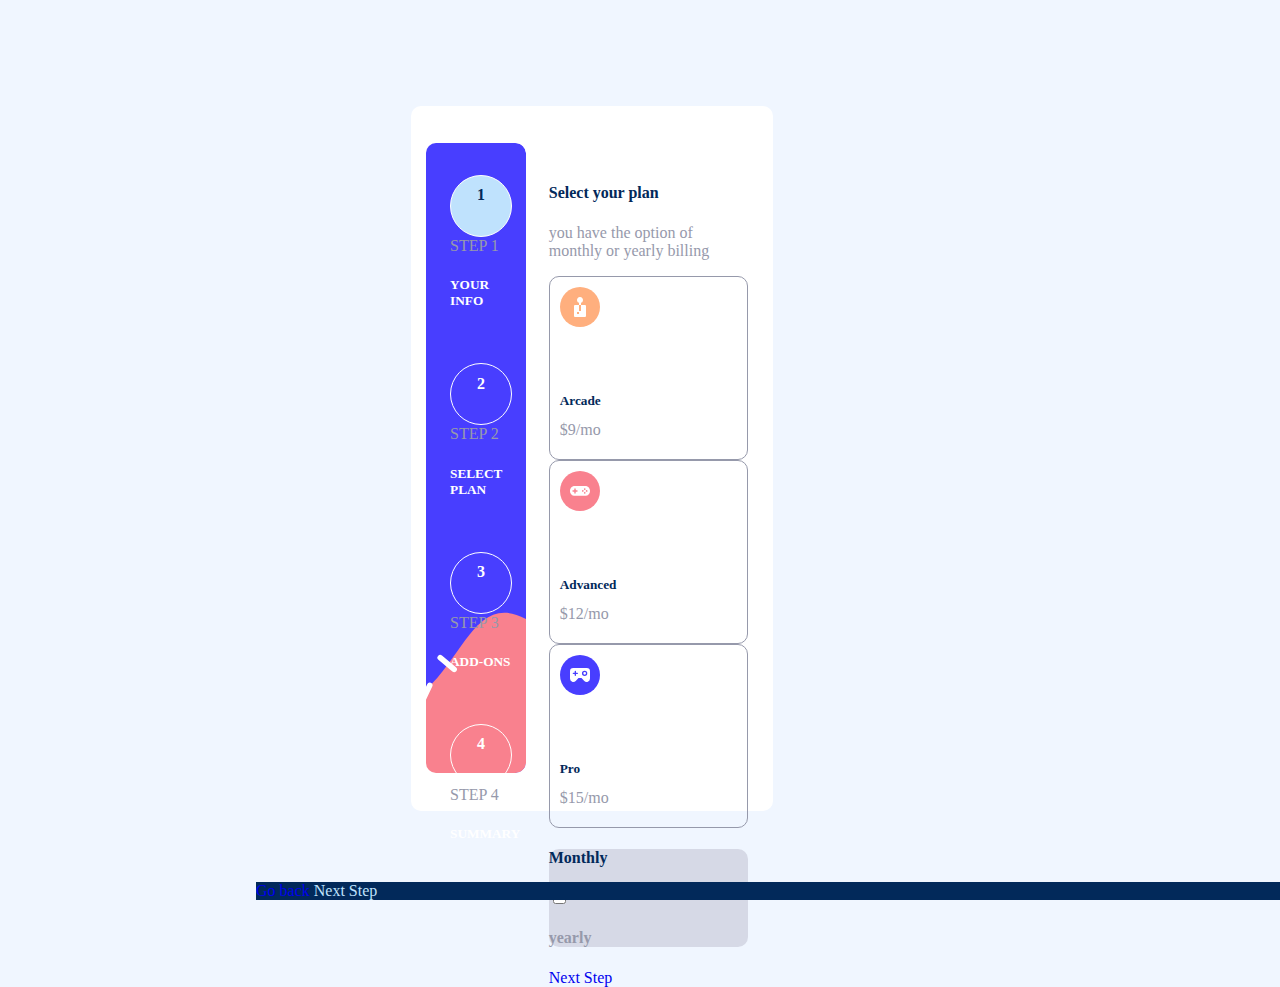
==== step2.html @ d65cb4b7 "first commit" ====
<!DOCTYPE html>
<html lang="en">
<head>
    <meta charset="UTF-8">
    <meta name="viewport" content="width=device-width, initial-scale=1.0">
    <title>Document</title>
    <link href="https://cdn.jsdelivr.net/npm/bootstrap@5.3.2/dist/css/bootstrap.min.css" rel="stylesheet" integrity="sha384-T3c6CoIi6uLrA9TneNEoa7RxnatzjcDSCmG1MXxSR1GAsXEV/Dwwykc2MPK8M2HN" crossorigin="anonymous">
    <link rel="stylesheet" href="./css/step2.css">
</head>
<bod>
    <div class="main-container shadow-lg">
        <main class="">
          <div class="nav-btn d-md-flex justify-content-evenly align-items-center w-md-100">
            <div class="one">
              <h4>1</h4>
            </div>
            <div class="nav-content w-75 d-none d-lg-block">
              <span>STEP 1</span>
              <h5>YOUR INFO</h5>
            </div>
          </div>
      
          <div class="nav-btn w-md-100 d-md-flex justify-content-evenly align-items-center">
            <div class="two ms-3 ms-lg-0">
              <h4>2</h4>
            </div>
            <div class="nav-content w-75 d-none d-lg-block">
              <span>STEP 2</span>
              <h5>SELECT PLAN</h5>
            </div>
          </div>
      
          <div class="nav-btn w-md-100 d-md-flex justify-content-evenly align-items-center">
            <div class="three mx-3 mx-lg-0">
              <h4>3</h4>
            </div>
            <div class="nav-content w-75 d-none d-lg-block">
              <span>STEP 3</span>
              <h5>ADD-ONS</h5>
            </div>
          </div>
      
          <div class="nav-btn w-md-100 d-md-flex justify-content-evenly align-items-center">
            <div class="four">
              <h4>4</h4>
            </div>
            <div class="nav-content w-75 d-none d-lg-block">
              <span>STEP 4</span>
              <h5>SUMMARY</h5>
            </div>
          </div>
        </main>
      
        <section class="col-10 offset-1 offset-lg-0 p-3">
          <div class="top mb-3">
            <h4> Select your plan</h4>
            <p>you have the option of monthly or yearly billing</p>
          </div>
          
            <!-- form 1 -->
          <div class=" row gap-2 gap-md-3 justify-content-between">
            
            <div class="box  col-12 col-md-3  ">
                <div class="box-icon">
                    <img src="./assets/images/icon-arcade.svg" alt="">
                </div>
                <div class="box-content ms-4 ms-md-0">
                    <h5>Arcade</h5>
                    <p>$9/mo</p>
                </div>
            </div>
            <div class="box col-12 col-md-3 ">
                <div class="box-icon ">
                    <img src="./assets/images/icon-advanced.svg" alt="">
                </div>
                <div class="box-content ms-4  ms-md-0">
                    <h5>Advanced</h5>
                    <p>$12/mo</p>
                </div>
            </div>
            <div class="box col-12 col-md-3">
                <div class="box-icon">
                    <img src="./assets/images/icon-pro.svg" alt="">
                </div>
                <div class="box-content ms-4 ms-md-0">
                    <h5>Pro</h5>
                    <p>$15/mo</p>
                </div>
            </div>
            
            <div class="yoo  d-flex justify-content-evenly  align-items-center col-12">
                <div class="hey">
                    <h4>Monthly</h4>
                </div>
                <div class="form-check form-switch">
                    <input class="form-check-input" type="checkbox" role="switch" id="flexSwitchCheckDefault">
                    <label class="form-check-label" for="flexSwitchCheckDefault"></label>
                  </div>
                <div class="">
                    <h4>yearly</h4>
                </div>
            </div>
        </div>
          <div class="btn-container d-none d-md-flex justify-content-between">
            <!-- <a class="btn btn-lg mb-3" href="./step2.html">Next Step</a> -->
            <a class="btn btn-lg mb-3" href="./step2.html">Next Step</a>
          </div>
        </section>
      </div>
      
    
      <div class="next-btn container py-3 d-md-none d-flex justify-content-between align-items-center">
        <a class=" btn-lg mb-3  " href="./index.html">Go back</a>
        <a class="btn btn-lg mb-3" href="./step3.html">Next Step</a>
      </div>
</body>
</html>
---- css/step2.css ----
@import url('https://fonts.googleapis.com/css2?family=Ubuntu:wght@400;500;700&display=swap');


:root{
    --Marineblue:  hsl(213, 96%, 18%);
    --Purplishblue: hsl(243, 100%, 62%);
    --Pastelblue: hsl(228, 100%, 84%);
    --Lightblue: hsl(206, 94%, 87%);
    --Strawberryred: hsl(354, 84%, 57%);
    --Coolgray: hsl(231, 11%, 63%);
    --Lightgray: hsl(229, 24%, 87%);
    --Magnolia: hsl(217, 100%, 97%);
    --Alabaster: hsl(231, 100%, 99%);
    --White: hsl(0, 0%, 100%);
    --para: 16px
    --family: "ubuntu", "Sans-Serif";
    --fw-semi: 400;
    --fw-bold: 500;
    --fw-xbold: 700;
}

body {
    background-color: var(--Magnolia);
  }
  a, button,li,a:active, a:focus{
    border: none;
    list-style: none;
    text-decoration: none;
    box-shadow: none;
  }
  
  main {
    background-image: url("../assets/images/bg-sidebar-mobile.svg");
    background-size: cover;
    display: flex;
    justify-content: center;
    height: 30vh;
    position: relative;
  }
  /* main div{
      width: 50px;
      height: 50px;
      padding: 10px;
      border-radius: 50%;
      margin-top: 2rem;
      border: 1px solid var(--White);
  } */
  .one,
  .two,
  .three,
  .four {
    display: flex;
    justify-content: center;
    align-items: center;
    color: var(--White);
    width: 50px;
    height: 50px;
    padding: 10px;
    border-radius: 50%;
    margin-top: 2rem;
    border: 1px solid var(--White);
  }
  .one {
    background-color: var(--Lightblue);
    color: var(--Marineblue);
  }
  
  .nav-btn :nth-child(1):hover {
    background-color: var(--Lightblue);
    color: var(--Marineblue);
  }
  
  section {
    width: 200px;
    position: absolute;
    top: 20%;
    background-color: var(--Alabaster);
    padding: 10px;
    border-radius: 10px;
  }
  .box{
    height: 10vh;
    display: flex;
    align-items: center;
    padding: 10px;
    border: 1px solid var(--Coolgray);
    border-radius: 10px;
  } 
  .box:hover{
    border: 1px solid var(--Marineblue);
  }
  .box-content{
    line-height: 6px;
  }
  .box-content h5{
    color: var(--Marineblue);
  }
  .box-content p{
    color: var(--Coolgray);
  }
  .box .yoo{
    height: 8vh;
    width: 10px;
  }
  .yoo{
    background-color: var(--Lightgray);
    border: none;
    border-radius: 10px;
  }
  .yoo .hey{
    color: var(--Marineblue);
  }
  .yoo div{
    color: var(--Coolgray);
  }
  .form-check input{
    background-color: var(--Marineblue) !important;
  }
  .form-check, .form-check-input, .form-check label{
    box-shadow: none !important;
    border: none !important;
  }
  

  
 
  .top h4,
  label {
    color: var(--Marineblue);
  }
  p {
    color: var(--Coolgray);
  }

  .next-btn {
    width: 100%;
    position: absolute;
    bottom: 0;
    background-color: var(--White);
  }
  .next-btn .btn {
    /* right: -60%; */
    position: relative;
    background-color: var(--Marineblue);
    color: var(--Lightblue);
  }

  
  /* madia query */
  
  @media (min-width: 600px) {
    body {
      width: 100%;
      display: flex;
      justify-content: center;
      align-items: center;
      height: 100vh;
    }
    .main-container {
      width: 70%;
      display: flex;
      justify-content: space-between;
      align-items: center;
      height: 75vh;
      background-color: var(--White);
      padding: 15px;
      border-radius: 10px;
    }
    main {
      width: 30% !important;
      height: 70vh;
      flex-direction: column;
      justify-content: flex-start;
      background-image: url("../assets/images/bg-sidebar-desktop.svg");
      background-size: cover;
      background-position: 100%;
      border-radius: 10px;
    }
    section {
      width: 60% !important;
      height: 70vh;
      margin-top: 2.5rem;
    }
    main,
    section {
      position: static;
      background-color: var(--White);
    }
  
    .nav-btn :nth-child(1) {
      margin-top: 0;
    }
  
    .one,
    .two,
    .three,
    .four {
      width: 40px;
      height: 40px;
      display: flex;
      justify-content: center;
      align-items: center;
    }
    .nav-btn {
      margin-top: 2rem;
      margin-left: 1.5rem;
    }
  
    .nav-content span {
      color: var(--Coolgray);
    }
    .nav-content h5 {
      color: var(--White);
    }
    .next-btn{
        position: absolute;
        left: 20%;
        background-color: var(--Marineblue);
    }
    .box{
        flex-direction: column;
        align-items: flex-start;
        justify-content: space-between;
        height: 18vh ;
        padding: 10px 10px 10px 10px;
    }
    .box-content h4{
        font-size: 1rem;
    }
  }
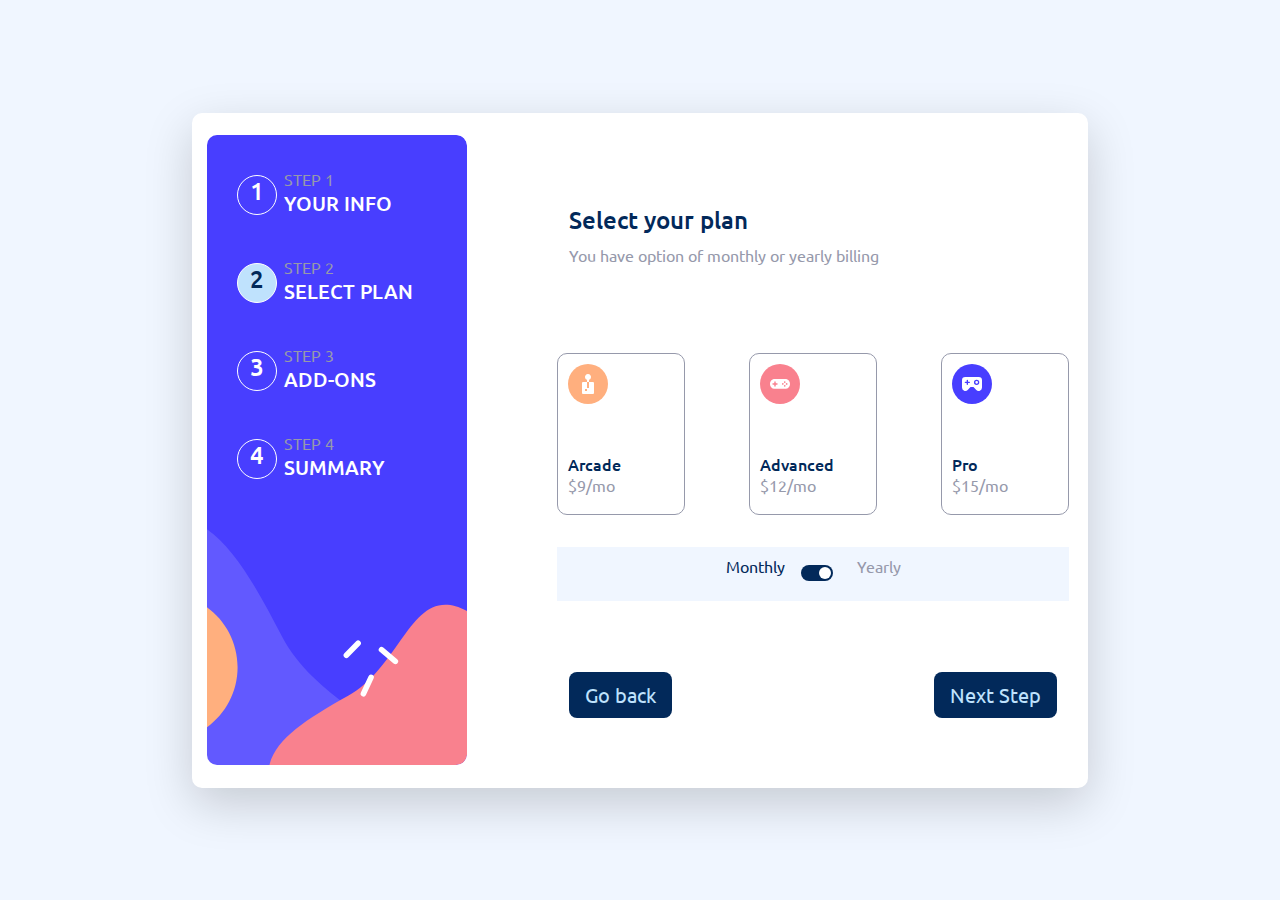
==== commit 0d0322c9: "commit" ====
--- a/step2.html
+++ b/step2.html
@@ -1,117 +1,142 @@
 <!DOCTYPE html>
 <html lang="en">
-<head>
-    <meta charset="UTF-8">
-    <meta name="viewport" content="width=device-width, initial-scale=1.0">
-    <title>Document</title>
-    <link href="https://cdn.jsdelivr.net/npm/bootstrap@5.3.2/dist/css/bootstrap.min.css" rel="stylesheet" integrity="sha384-T3c6CoIi6uLrA9TneNEoa7RxnatzjcDSCmG1MXxSR1GAsXEV/Dwwykc2MPK8M2HN" crossorigin="anonymous">
-    <link rel="stylesheet" href="./css/step2.css">
-</head>
-<bod>
+  <head>
+    <meta charset="UTF-8" />
+    <meta name="viewport" content="width=device-width, initial-scale=1.0" />
+    <!-- displays site properly based on user's device -->
+
+    <link
+      rel="icon"
+      type="image/png"
+      sizes="32x32"
+      href="./assets/images/favicon-32x32.png"
+    />
+
+    <title>Step 2</title>
+
+    <!-- bootstrap css  -->
+    <link
+      rel="stylesheet"
+      href="https://cdn.jsdelivr.net/npm/bootstrap@5.3.2/dist/css/bootstrap.min.css"
+    />
+
+    <!-- css link -->
+    <link rel="stylesheet" href="./css/step2.css" />
+  </head>
+  <body class="">
     <div class="main-container shadow-lg">
-        <main class="">
-          <div class="nav-btn d-md-flex justify-content-evenly align-items-center w-md-100">
-            <div class="one">
-              <h4>1</h4>
+      <main class="">
+        <div
+          class="nav-btn d-md-flex justify-content-evenly align-items-center w-md-100"
+        >
+          <div class="one">
+            <h4>1</h4>
+          </div>
+          <div class="nav-content w-75 d-none d-lg-block">
+            <span>STEP 1</span>
+            <h5>YOUR INFO</h5>
+          </div>
+        </div>
+
+        <div
+          class="nav-btn w-md-100 d-md-flex justify-content-evenly align-items-center"
+        >
+          <div class="two ms-3 ms-lg-0">
+            <h4>2</h4>
+          </div>
+          <div class="nav-content w-75 d-none d-lg-block">
+            <span>STEP 2</span>
+            <h5>SELECT PLAN</h5>
+          </div>
+        </div>
+
+        <div
+          class="nav-btn w-md-100 d-md-flex justify-content-evenly align-items-center"
+        >
+          <div class="three mx-3 mx-lg-0">
+            <h4>3</h4>
+          </div>
+          <div class="nav-content w-75 d-none d-lg-block">
+            <span>STEP 3</span>
+            <h5>ADD-ONS</h5>
+          </div>
+        </div>
+
+        <div
+          class="nav-btn w-md-100 d-md-flex justify-content-evenly align-items-center"
+        >
+          <div class="four">
+            <h4>4</h4>
+          </div>
+          <div class="nav-content w-75 d-none d-lg-block">
+            <span>STEP 4</span>
+            <h5>SUMMARY</h5>
+          </div>
+        </div>
+      </main>
+
+      <section class="main-section col-10 offset-1 offset-lg-0 p-3">
+        <div class="top mb-3 mb-md-0">
+          <h4>Select your plan</h4>
+          <p>You have option of monthly or yearly billing</p>
+        </div>
+
+        <!-- form -->
+        <div class="row gap-3 gap-md-3 justify-content-md-between">
+          <div class="box col-12 col-md-3">
+            <div class="box-icon">
+              <img src="./assets/images/icon-arcade.svg" alt="">
             </div>
-            <div class="nav-content w-75 d-none d-lg-block">
-              <span>STEP 1</span>
-              <h5>YOUR INFO</h5>
+            <div class="box-content ms-4 ms-md-0">
+              <h4>Arcade</h4>
+              <p>$9/mo</p>
             </div>
           </div>
-      
-          <div class="nav-btn w-md-100 d-md-flex justify-content-evenly align-items-center">
-            <div class="two ms-3 ms-lg-0">
-              <h4>2</h4>
+
+          <div class="box col-12 col-md-3">
+            <div class="box-icon">
+              <img src="./assets/images/icon-advanced.svg" alt="">
             </div>
-            <div class="nav-content w-75 d-none d-lg-block">
-              <span>STEP 2</span>
-              <h5>SELECT PLAN</h5>
+            <div class="box-content ms-4 ms-md-0">
+              <h4>Advanced</h4>
+              <p>$12/mo</p>
             </div>
           </div>
-      
-          <div class="nav-btn w-md-100 d-md-flex justify-content-evenly align-items-center">
-            <div class="three mx-3 mx-lg-0">
-              <h4>3</h4>
+          <div class="box col-12 col-md-3">
+            <div class="box-icon">
+              <img src="./assets/images/icon-pro.svg" alt="">
             </div>
-            <div class="nav-content w-75 d-none d-lg-block">
-              <span>STEP 3</span>
-              <h5>ADD-ONS</h5>
+            <div class="box-content ms-4 ms-md-0">
+              <h4>Pro</h4>
+              <p>$15/mo</p>
             </div>
           </div>
-      
-          <div class="nav-btn w-md-100 d-md-flex justify-content-evenly align-items-center">
-            <div class="four">
-              <h4>4</h4>
+          <div class=" lbox col-12">
+            <p>Monthly</p>
+            <div class="form-check form-switch mx-3">
+              <input class="form-check-input" type="checkbox" role="switch" id="flexSwitchCheckChecked" checked>
+              <label class="form-check-label" for="flexSwitchCheckChecked"></label>
             </div>
-            <div class="nav-content w-75 d-none d-lg-block">
-              <span>STEP 4</span>
-              <h5>SUMMARY</h5>
-            </div>
+            <p>Yearly</p>
+
           </div>
-        </main>
-      
-        <section class="col-10 offset-1 offset-lg-0 p-3">
-          <div class="top mb-3">
-            <h4> Select your plan</h4>
-            <p>you have the option of monthly or yearly billing</p>
-          </div>
-          
-            <!-- form 1 -->
-          <div class=" row gap-2 gap-md-3 justify-content-between">
-            
-            <div class="box  col-12 col-md-3  ">
-                <div class="box-icon">
-                    <img src="./assets/images/icon-arcade.svg" alt="">
-                </div>
-                <div class="box-content ms-4 ms-md-0">
-                    <h5>Arcade</h5>
-                    <p>$9/mo</p>
-                </div>
-            </div>
-            <div class="box col-12 col-md-3 ">
-                <div class="box-icon ">
-                    <img src="./assets/images/icon-advanced.svg" alt="">
-                </div>
-                <div class="box-content ms-4  ms-md-0">
-                    <h5>Advanced</h5>
-                    <p>$12/mo</p>
-                </div>
-            </div>
-            <div class="box col-12 col-md-3">
-                <div class="box-icon">
-                    <img src="./assets/images/icon-pro.svg" alt="">
-                </div>
-                <div class="box-content ms-4 ms-md-0">
-                    <h5>Pro</h5>
-                    <p>$15/mo</p>
-                </div>
-            </div>
-            
-            <div class="yoo  d-flex justify-content-evenly  align-items-center col-12">
-                <div class="hey">
-                    <h4>Monthly</h4>
-                </div>
-                <div class="form-check form-switch">
-                    <input class="form-check-input" type="checkbox" role="switch" id="flexSwitchCheckDefault">
-                    <label class="form-check-label" for="flexSwitchCheckDefault"></label>
-                  </div>
-                <div class="">
-                    <h4>yearly</h4>
-                </div>
-            </div>
         </div>
-          <div class="btn-container d-none d-md-flex justify-content-between">
-            <!-- <a class="btn btn-lg mb-3" href="./step2.html">Next Step</a> -->
-            <a class="btn btn-lg mb-3" href="./step2.html">Next Step</a>
-          </div>
-        </section>
-      </div>
-      
-    
-      <div class="next-btn container py-3 d-md-none d-flex justify-content-between align-items-center">
-        <a class=" btn-lg mb-3  " href="./index.html">Go back</a>
-        <a class="btn btn-lg mb-3" href="./step3.html">Next Step</a>
-      </div>
-</body>
+
+        <!-- md, lg button -->
+        <div class="btn-container d-none d-md-flex justify-content-between">
+          <a class="btn btn-lg mb-3" href="./index.html">Go back</a>
+          <a class="btn btn-lg mb-3" href="./step2.html">Next Step</a>
+        </div>
+      </section>
+    </div>
+
+
+    <!-- mobile button -->
+    <div
+      class="next-btn container py-3 d-md-none d-flex justify-content-between"
+    >
+      <a class="btn btn-lg mb-3" href="./index.html">Go Back</a>
+      <a class="btn btn-lg mb-3" href="./step3.html">Next Step</a>
+    </div>
+  </body>
 </html>--- a/css/step2.css
+++ b/css/step2.css
@@ -1,232 +1,235 @@
-@import url('https://fonts.googleapis.com/css2?family=Ubuntu:wght@400;500;700&display=swap');
-
-
-:root{
-    --Marineblue:  hsl(213, 96%, 18%);
-    --Purplishblue: hsl(243, 100%, 62%);
-    --Pastelblue: hsl(228, 100%, 84%);
-    --Lightblue: hsl(206, 94%, 87%);
-    --Strawberryred: hsl(354, 84%, 57%);
-    --Coolgray: hsl(231, 11%, 63%);
-    --Lightgray: hsl(229, 24%, 87%);
-    --Magnolia: hsl(217, 100%, 97%);
-    --Alabaster: hsl(231, 100%, 99%);
-    --White: hsl(0, 0%, 100%);
-    --para: 16px
-    --family: "ubuntu", "Sans-Serif";
-    --fw-semi: 400;
-    --fw-bold: 500;
-    --fw-xbold: 700;
-}
-
+@import url("https://fonts.googleapis.com/css2?family=Ubuntu:wght@400;500;700&display=swap");
+
+:root {
+  --Marineblue: hsl(213, 96%, 18%);
+  --Purplishblue: hsl(243, 100%, 62%);
+  --Pastelblue: hsl(228, 100%, 84%);
+  --Lightblue: hsl(206, 94%, 87%);
+  --Strawberryred: hsl(354, 84%, 57%);
+  --Coolgray: hsl(231, 11%, 63%);
+  --Lightgray: hsl(229, 24%, 87%);
+  --Magnolia: hsl(217, 100%, 97%);
+  --Alabaster: hsl(231, 100%, 99%);
+  --White: hsl(0, 0%, 100%);
+  --para: 1rem;
+  --family: "Ubuntu", "Sans-Serif";
+  --fw-semi: 400;
+  --fw-bold: 500;
+  --fw-xbold: 700;
+}
+a, button, li, a:active, a:focus{
+  border: none;
+  list-style: none;
+  text-decoration: none;
+  box-shadow: none;
+}
 body {
-    background-color: var(--Magnolia);
-  }
-  a, button,li,a:active, a:focus{
-    border: none;
-    list-style: none;
-    text-decoration: none;
-    box-shadow: none;
-  }
-  
-  main {
-    background-image: url("../assets/images/bg-sidebar-mobile.svg");
-    background-size: cover;
+  background-color: var(--Magnolia);
+  font-family: var(--family);
+}
+
+main {
+  background-image: url("../assets/images/bg-sidebar-mobile.svg");
+  background-size: cover;
+  display: flex;
+  justify-content: center;
+  height: 30vh;
+  position: relative;
+}
+/* .main-container{
+  height: 75vh;
+} */
+.one,
+.two,
+.three,
+.four {
+  display: flex;
+  justify-content: center;
+  align-items: center;
+  color: var(--White);
+  width: 50px;
+  height: 50px;
+  padding: 10px;
+  border-radius: 50%;
+  margin-top: 2rem;
+  border: 1px solid var(--White);
+}
+.two {
+  background-color: var(--Lightblue);
+  color: var(--Marineblue);
+}
+
+.nav-btn :nth-child(1):hover {
+  background-color: var(--Lightblue);
+  color: var(--Marineblue);
+}
+
+section {
+  width: 200px;
+  position: absolute;
+  top: 20%;
+  background-color: var(--Alabaster);
+  padding: 10px;
+  border-radius: 10px;
+}
+
+.box{
+  height: 10vh;
+  display: flex;
+  align-items: center;
+  border-radius: 10px;
+  border: 1px solid var(--Coolgray);
+}
+.box:hover{
+  border: 1px solid var(--Marineblue);
+}
+.box-content{
+  line-height: 6px;
+}
+.box-content h4, .lbox :nth-child(1){
+  color: var(--Marineblue);
+}
+.box-content p{
+  color: var(--Coolgray);
+}
+.lbox, .lbox:hover{
+  height: 6vh;
+  border: none;
+  background-color: var(--Magnolia);
+  display: flex;
+  align-items: center;
+  justify-content: center;
+  margin-top: 1rem;
+}
+.form-check-input{
+  background-color: var(--Marineblue) !important;
+}
+.form-check, .form-check-input, .form-check label{
+  box-shadow: none !important;
+  border: none !important;
+}
+
+.top h4 {
+  color: var(--Marineblue);
+}
+p {
+  color: var(--Coolgray);
+}
+
+.next-btn {
+  width: 100%;
+  position: absolute;
+  bottom: 0;
+  background-color: var(--White);
+}
+.next-btn .btn {
+  position: relative;
+  background-color: var(--Marineblue);
+  color: var(--Lightblue);
+}
+.next-btn :nth-child(1){
+  background-color: var(--White) !important;
+  color: var(--Marineblue);
+}
+
+
+.btn-container a{
+  background-color: var(--Marineblue);
+  color: var(--Lightblue);
+  border: none;
+  text-decoration: none;
+}
+.btn-container a:hover{
+  background-color: var(--Marineblue);
+  color: var(--Lightblue);
+  opacity: .9;
+}
+/* madia query */
+
+@media (min-width: 768px) and (max-width: 900px){
+  section{
+    margin-top: 2rem;
+  }
+} 
+
+@media (min-width: 900px) {
+  body {
+    width: 100%;
     display: flex;
     justify-content: center;
-    height: 30vh;
-    position: relative;
-  }
-  /* main div{
-      width: 50px;
-      height: 50px;
-      padding: 10px;
-      border-radius: 50%;
-      margin-top: 2rem;
-      border: 1px solid var(--White);
-  } */
+    align-items: center;
+    height: 100vh;
+  }
+  .main-container {
+    width: 70%;
+    display: flex;
+    justify-content: space-between;
+    align-items: center;
+    height: 75vh;
+    background-color: var(--White);
+    padding: 15px;
+    border-radius: 10px;
+  }
+  main {
+    width: 30% !important;
+    height: 70vh;
+    flex-direction: column;
+    justify-content: flex-start;
+    background-image: url("../assets/images/bg-sidebar-desktop.svg");
+    background-size: cover;
+    background-position: 100%;
+    border-radius: 10px;
+  }
+  section {
+    width: 60% !important;
+    height: 70vh;
+    margin-top: 2.5rem;
+  }
+  main,
+  section {
+    position: static;
+    background-color: var(--White);
+  }
+
+  .nav-btn :nth-child(1) {
+    margin-top: 0;
+  }
+
   .one,
   .two,
   .three,
   .four {
+    width: 40px;
+    height: 40px;
     display: flex;
     justify-content: center;
     align-items: center;
+  }
+  .nav-btn {
+    margin-top: 2rem;
+     margin-left: 1.5rem;
+  }
+
+  .nav-content span {
+    color: var(--Coolgray);
+  }
+  .nav-content h5 {
     color: var(--White);
-    width: 50px;
-    height: 50px;
-    padding: 10px;
-    border-radius: 50%;
-    margin-top: 2rem;
-    border: 1px solid var(--White);
-  }
-  .one {
-    background-color: var(--Lightblue);
-    color: var(--Marineblue);
-  }
-  
-  .nav-btn :nth-child(1):hover {
-    background-color: var(--Lightblue);
-    color: var(--Marineblue);
-  }
-  
-  section {
-    width: 200px;
-    position: absolute;
-    top: 20%;
-    background-color: var(--Alabaster);
-    padding: 10px;
-    border-radius: 10px;
-  }
+  }
+
   .box{
-    height: 10vh;
-    display: flex;
-    align-items: center;
-    padding: 10px;
-    border: 1px solid var(--Coolgray);
-    border-radius: 10px;
-  } 
-  .box:hover{
-    border: 1px solid var(--Marineblue);
-  }
-  .box-content{
-    line-height: 6px;
-  }
-  .box-content h5{
-    color: var(--Marineblue);
-  }
-  .box-content p{
-    color: var(--Coolgray);
-  }
-  .box .yoo{
-    height: 8vh;
-    width: 10px;
-  }
-  .yoo{
-    background-color: var(--Lightgray);
-    border: none;
-    border-radius: 10px;
-  }
-  .yoo .hey{
-    color: var(--Marineblue);
-  }
-  .yoo div{
-    color: var(--Coolgray);
-  }
-  .form-check input{
-    background-color: var(--Marineblue) !important;
-  }
-  .form-check, .form-check-input, .form-check label{
-    box-shadow: none !important;
-    border: none !important;
-  }
-  
-
-  
- 
-  .top h4,
-  label {
-    color: var(--Marineblue);
-  }
-  p {
-    color: var(--Coolgray);
-  }
-
-  .next-btn {
-    width: 100%;
-    position: absolute;
-    bottom: 0;
-    background-color: var(--White);
-  }
-  .next-btn .btn {
-    /* right: -60%; */
-    position: relative;
-    background-color: var(--Marineblue);
-    color: var(--Lightblue);
-  }
-
-  
-  /* madia query */
-  
-  @media (min-width: 600px) {
-    body {
-      width: 100%;
-      display: flex;
-      justify-content: center;
-      align-items: center;
-      height: 100vh;
-    }
-    .main-container {
-      width: 70%;
-      display: flex;
-      justify-content: space-between;
-      align-items: center;
-      height: 75vh;
-      background-color: var(--White);
-      padding: 15px;
-      border-radius: 10px;
-    }
-    main {
-      width: 30% !important;
-      height: 70vh;
-      flex-direction: column;
-      justify-content: flex-start;
-      background-image: url("../assets/images/bg-sidebar-desktop.svg");
-      background-size: cover;
-      background-position: 100%;
-      border-radius: 10px;
-    }
-    section {
-      width: 60% !important;
-      height: 70vh;
-      margin-top: 2.5rem;
-    }
-    main,
-    section {
-      position: static;
-      background-color: var(--White);
-    }
-  
-    .nav-btn :nth-child(1) {
-      margin-top: 0;
-    }
-  
-    .one,
-    .two,
-    .three,
-    .four {
-      width: 40px;
-      height: 40px;
-      display: flex;
-      justify-content: center;
-      align-items: center;
-    }
-    .nav-btn {
-      margin-top: 2rem;
-      margin-left: 1.5rem;
-    }
-  
-    .nav-content span {
-      color: var(--Coolgray);
-    }
-    .nav-content h5 {
-      color: var(--White);
-    }
-    .next-btn{
-        position: absolute;
-        left: 20%;
-        background-color: var(--Marineblue);
-    }
-    .box{
-        flex-direction: column;
-        align-items: flex-start;
-        justify-content: space-between;
-        height: 18vh ;
-        padding: 10px 10px 10px 10px;
+    flex-direction: column;
+    align-items: flex-start;
+    justify-content: space-between;
+    height: 18vh;
+    padding: 10px 0 10px 10px;
     }
     .box-content h4{
-        font-size: 1rem;
+      font-size: 1rem;
     }
-  }
-
-  +    .main-section {
+      display: flex;
+      flex-direction: column;
+      justify-content: space-around;
+    }
+}